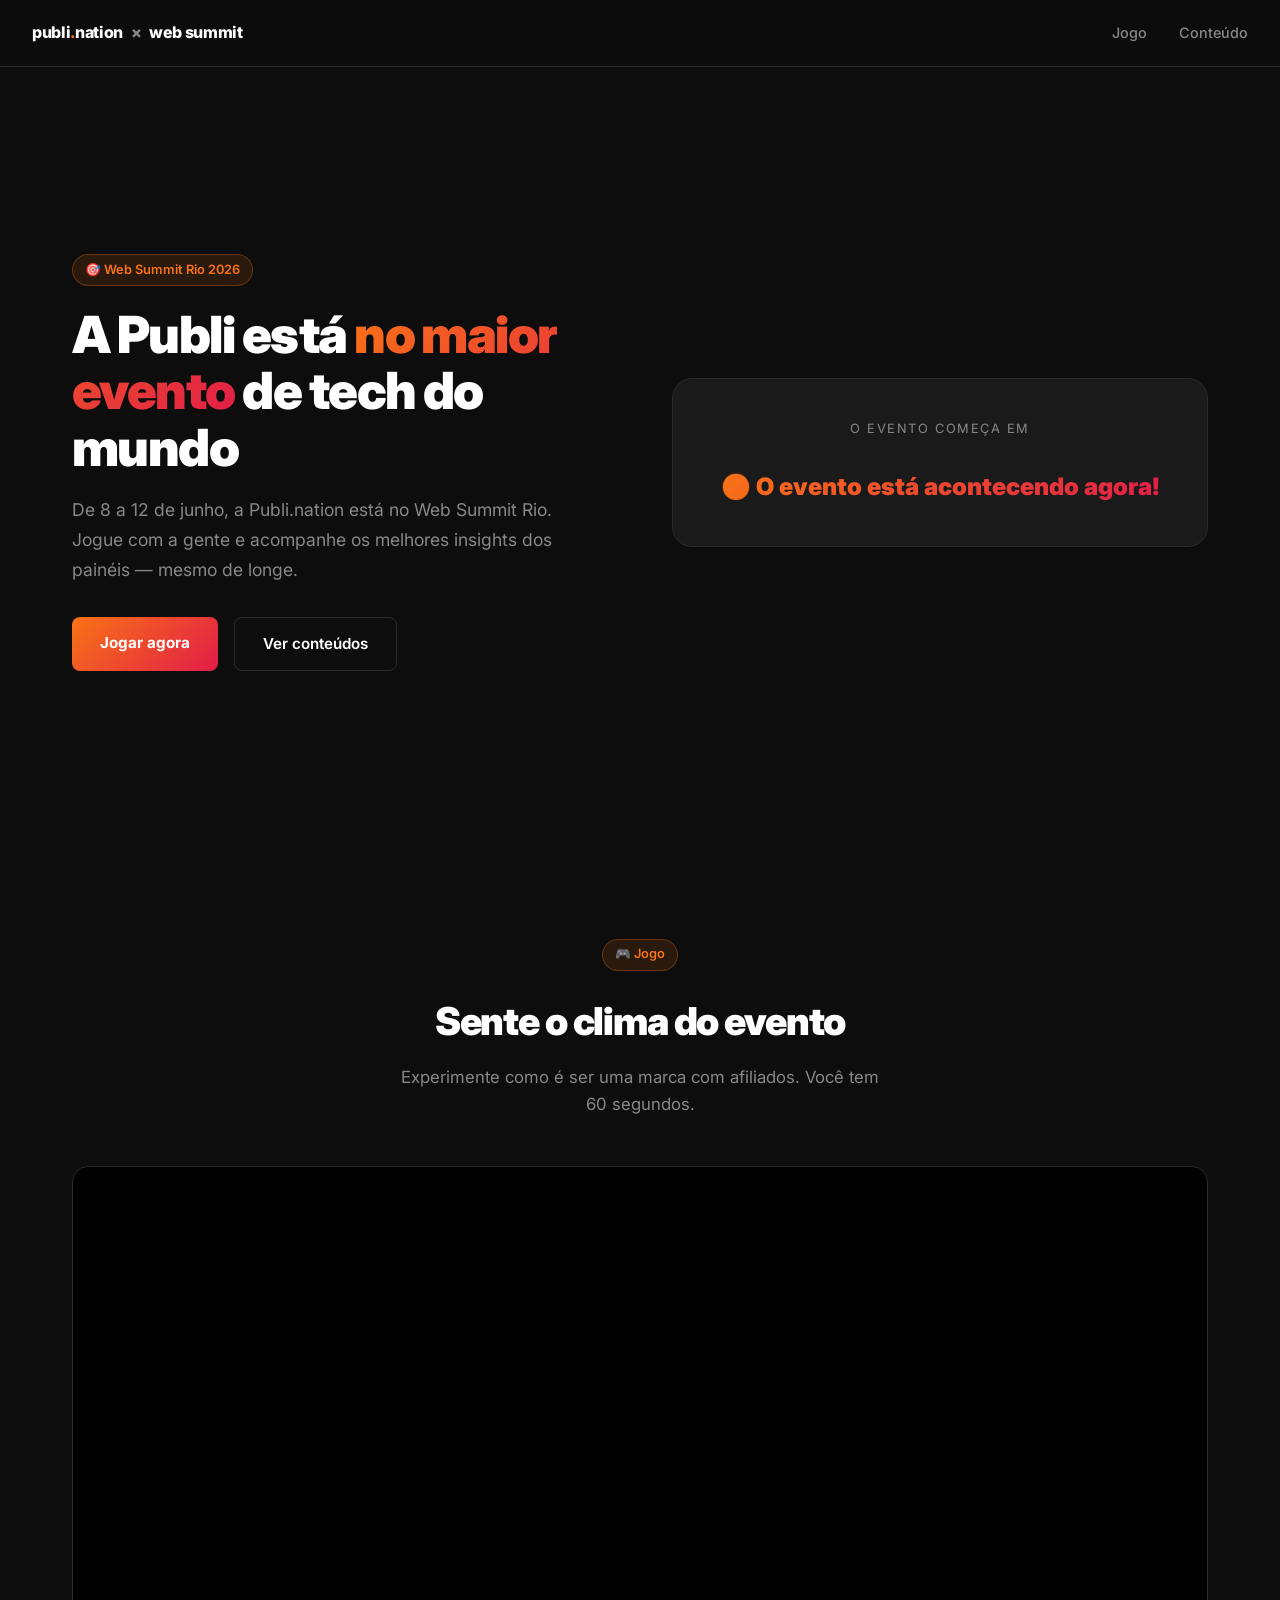
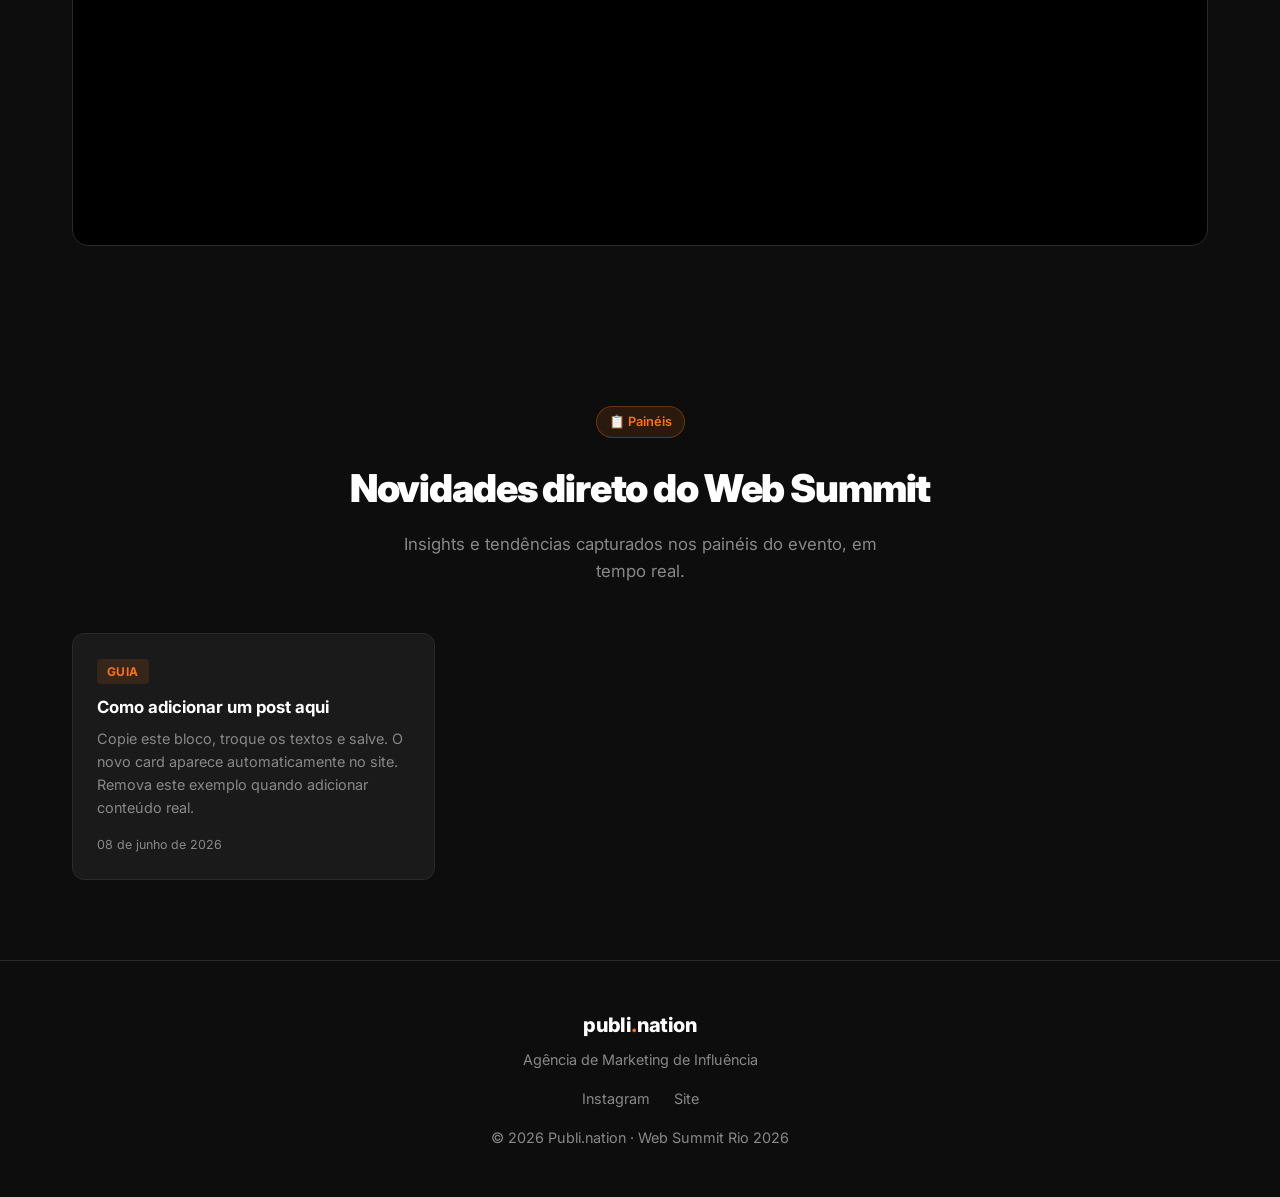
==== index.html @ 2b9eefb0 "primeiro commit" ====
<!DOCTYPE html>
<html lang="pt-BR">
<head>
  <meta charset="UTF-8">
  <meta name="viewport" content="width=device-width, initial-scale=1.0">
  <title>publi.nation × Web Summit Rio 2026</title>
  <link rel="preconnect" href="https://fonts.googleapis.com">
  <link rel="preconnect" href="https://fonts.gstatic.com" crossorigin>
  <link href="https://fonts.googleapis.com/css2?family=Inter:wght@400;600;700;800;900&display=swap" rel="stylesheet">
  <link rel="stylesheet" href="style.css">
</head>
<body>

  <!-- NAVBAR -->
  <nav class="navbar">
    <div class="nav-logo">publi<span class="dot">.</span>nation <span class="x">×</span> web summit</div>
    <div class="nav-links">
      <a href="#jogo">Jogo</a>
      <a href="#conteudo">Conteúdo</a>
    </div>
  </nav>

  <!-- HERO -->
  <section class="hero">
    <div class="hero-content">
      <span class="badge">🎯 Web Summit Rio 2026</span>
      <h1>A Publi está <span class="gradient-text">no maior evento</span> de tech do mundo</h1>
      <p>De 8 a 12 de junho, a Publi.nation está no Web Summit Rio. Jogue com a gente e acompanhe os melhores insights dos painéis — mesmo de longe.</p>
      <div class="hero-ctas">
        <a href="#jogo" class="btn-primary">Jogar agora</a>
        <a href="#conteudo" class="btn-secondary">Ver conteúdos</a>
      </div>
    </div>
    <div class="countdown-container">
      <p class="countdown-label">O evento começa em</p>
      <div class="countdown" id="countdown">
        <div class="time-block">
          <span id="days">00</span>
          <label>dias</label>
        </div>
        <div class="time-sep">:</div>
        <div class="time-block">
          <span id="hours">00</span>
          <label>horas</label>
        </div>
        <div class="time-sep">:</div>
        <div class="time-block">
          <span id="minutes">00</span>
          <label>min</label>
        </div>
        <div class="time-sep">:</div>
        <div class="time-block">
          <span id="seconds">00</span>
          <label>seg</label>
        </div>
      </div>
    </div>
  </section>

  <!-- JOGO -->
  <section class="section-jogo" id="jogo">
    <div class="section-header">
      <span class="badge">🎮 Jogo</span>
      <h2>Sente o clima do evento</h2>
      <p>Experimente como é ser uma marca com afiliados. Você tem 60 segundos.</p>
    </div>
    <div class="game-wrapper">
      <iframe
        src="https://giu-sin.github.io/game/"
        frameborder="0"
        allowfullscreen
        title="Publi.nation Game — Web Summit Rio 2026">
      </iframe>
    </div>
  </section>

  <!-- CONTEÚDO -->
  <section class="section-content" id="conteudo">
    <div class="section-header">
      <span class="badge">📋 Painéis</span>
      <h2>Novidades direto do Web Summit</h2>
      <p>Insights e tendências capturados nos painéis do evento, em tempo real.</p>
    </div>
    <div class="posts-grid" id="posts-grid"></div>
    <div class="empty-state" id="empty-state" style="display:none">
      <span>🎤</span>
      <p>Em breve: conteúdos dos painéis do Web Summit Rio 2026</p>
      <small>Volta aqui a partir de 8 de junho!</small>
    </div>
  </section>

  <!-- FOOTER -->
  <footer class="footer">
    <div class="footer-logo">publi<span class="dot">.</span>nation</div>
    <p>Agência de Marketing de Influência</p>
    <div class="footer-links">
      <a href="https://www.instagram.com/publi.nation/" target="_blank" rel="noopener">Instagram</a>
      <a href="https://www.publination.com.br" target="_blank" rel="noopener">Site</a>
    </div>
    <p class="footer-small">© 2026 Publi.nation · Web Summit Rio 2026</p>
  </footer>

  <script src="script.js"></script>
</body>
</html>
---- style.css ----
*, *::before, *::after { box-sizing: border-box; margin: 0; padding: 0; }

:root {
  --orange: #F97316;
  --pink: #E11D48;
  --bg: #0D0D0D;
  --bg-card: #1A1A1A;
  --text: #FFFFFF;
  --text-muted: #888888;
  --border: #2A2A2A;
  --gradient: linear-gradient(135deg, #F97316, #E11D48);
}

html { scroll-behavior: smooth; }

body {
  font-family: 'Inter', sans-serif;
  background-color: var(--bg);
  color: var(--text);
  line-height: 1.6;
}

/* ── NAVBAR ── */
.navbar {
  display: flex;
  justify-content: space-between;
  align-items: center;
  padding: 1.25rem 2rem;
  border-bottom: 1px solid var(--border);
  position: sticky;
  top: 0;
  background: rgba(13, 13, 13, 0.9);
  backdrop-filter: blur(10px);
  z-index: 100;
}

.nav-logo {
  font-weight: 800;
  font-size: 1rem;
  letter-spacing: -0.02em;
  text-transform: lowercase;
}

.nav-logo .dot { color: var(--orange); }
.nav-logo .x { color: var(--text-muted); margin: 0 0.3rem; }

.nav-links { display: flex; gap: 2rem; }
.nav-links a {
  color: var(--text-muted);
  text-decoration: none;
  font-size: 0.9rem;
  font-weight: 500;
  transition: color 0.2s;
}
.nav-links a:hover { color: var(--text); }

/* ── BADGE ── */
.badge {
  display: inline-block;
  padding: 0.3rem 0.75rem;
  background: rgba(249, 115, 22, 0.12);
  border: 1px solid rgba(249, 115, 22, 0.3);
  border-radius: 100px;
  font-size: 0.8rem;
  font-weight: 600;
  color: var(--orange);
  margin-bottom: 1.25rem;
}

/* ── GRADIENT TEXT ── */
.gradient-text {
  background: var(--gradient);
  -webkit-background-clip: text;
  -webkit-text-fill-color: transparent;
  background-clip: text;
}

/* ── HERO ── */
.hero {
  max-width: 1200px;
  margin: 0 auto;
  padding: 6rem 2rem;
  display: grid;
  grid-template-columns: 1fr 1fr;
  gap: 4rem;
  align-items: center;
  min-height: 88vh;
}

.hero-content h1 {
  font-size: clamp(2rem, 4vw, 3.5rem);
  font-weight: 900;
  line-height: 1.1;
  letter-spacing: -0.03em;
  margin-bottom: 1.25rem;
}

.hero-content p {
  color: var(--text-muted);
  font-size: 1.1rem;
  margin-bottom: 2rem;
  max-width: 480px;
  line-height: 1.7;
}

.hero-ctas { display: flex; gap: 1rem; flex-wrap: wrap; }

.btn-primary {
  padding: 0.875rem 1.75rem;
  background: var(--gradient);
  color: white;
  text-decoration: none;
  border-radius: 8px;
  font-weight: 700;
  font-size: 0.95rem;
  transition: opacity 0.2s, transform 0.2s;
}
.btn-primary:hover { opacity: 0.88; transform: translateY(-2px); }

.btn-secondary {
  padding: 0.875rem 1.75rem;
  background: transparent;
  color: var(--text);
  text-decoration: none;
  border-radius: 8px;
  font-weight: 600;
  font-size: 0.95rem;
  border: 1px solid var(--border);
  transition: border-color 0.2s, transform 0.2s;
}
.btn-secondary:hover { border-color: var(--text-muted); transform: translateY(-2px); }

/* ── COUNTDOWN ── */
.countdown-container {
  background: var(--bg-card);
  border: 1px solid var(--border);
  border-radius: 20px;
  padding: 2.5rem 2rem;
  text-align: center;
}

.countdown-label {
  color: var(--text-muted);
  font-size: 0.8rem;
  text-transform: uppercase;
  letter-spacing: 0.12em;
  margin-bottom: 1.75rem;
}

.countdown {
  display: flex;
  align-items: center;
  justify-content: center;
  gap: 0.25rem;
}

.time-block {
  display: flex;
  flex-direction: column;
  align-items: center;
  min-width: 72px;
}

.time-block span {
  font-size: clamp(2.25rem, 4vw, 3rem);
  font-weight: 900;
  background: var(--gradient);
  -webkit-background-clip: text;
  -webkit-text-fill-color: transparent;
  background-clip: text;
  line-height: 1;
}

.time-block label {
  font-size: 0.7rem;
  color: var(--text-muted);
  text-transform: uppercase;
  letter-spacing: 0.1em;
  margin-top: 0.5rem;
}

.time-sep {
  font-size: 2.25rem;
  font-weight: 900;
  color: var(--border);
  padding-bottom: 1.5rem;
}

.countdown-live {
  font-size: 1.5rem;
  font-weight: 900;
  background: var(--gradient);
  -webkit-background-clip: text;
  -webkit-text-fill-color: transparent;
  background-clip: text;
}

/* ── SECTIONS ── */
.section-jogo,
.section-content {
  padding: 5rem 2rem;
  max-width: 1200px;
  margin: 0 auto;
}

.section-header {
  text-align: center;
  margin-bottom: 3rem;
}

.section-header h2 {
  font-size: clamp(1.75rem, 3vw, 2.75rem);
  font-weight: 900;
  letter-spacing: -0.03em;
  margin-bottom: 0.75rem;
}

.section-header p {
  color: var(--text-muted);
  font-size: 1.05rem;
  max-width: 480px;
  margin: 0 auto;
}

/* ── GAME ── */
.game-wrapper {
  width: 100%;
  border-radius: 16px;
  overflow: hidden;
  border: 1px solid var(--border);
  background: #000;
  position: relative;
  height: 680px;
}

.game-wrapper iframe {
  width: 100%;
  height: 100%;
  display: block;
}

/* ── POSTS ── */
.posts-grid {
  display: grid;
  grid-template-columns: repeat(auto-fill, minmax(320px, 1fr));
  gap: 1.5rem;
}

.post-card {
  background: var(--bg-card);
  border: 1px solid var(--border);
  border-radius: 12px;
  padding: 1.5rem;
  transition: border-color 0.2s, transform 0.2s;
}

.post-card:hover {
  border-color: var(--orange);
  transform: translateY(-4px);
}

.post-tag {
  display: inline-block;
  padding: 0.2rem 0.6rem;
  background: rgba(249, 115, 22, 0.12);
  border-radius: 4px;
  font-size: 0.75rem;
  font-weight: 700;
  color: var(--orange);
  text-transform: uppercase;
  letter-spacing: 0.05em;
  margin-bottom: 0.75rem;
}

.post-card h3 {
  font-size: 1.05rem;
  font-weight: 700;
  margin-bottom: 0.5rem;
  line-height: 1.35;
}

.post-card p {
  color: var(--text-muted);
  font-size: 0.9rem;
  line-height: 1.6;
}

.post-date {
  display: block;
  margin-top: 1rem;
  font-size: 0.78rem;
  color: var(--text-muted);
}

/* ── EMPTY STATE ── */
.empty-state {
  text-align: center;
  padding: 5rem 2rem;
  color: var(--text-muted);
  border: 1px dashed var(--border);
  border-radius: 16px;
}

.empty-state span {
  display: block;
  font-size: 2.5rem;
  margin-bottom: 1rem;
}

.empty-state p {
  font-size: 1rem;
  font-weight: 600;
  color: var(--text);
  margin-bottom: 0.5rem;
}

.empty-state small {
  font-size: 0.85rem;
}

/* ── FOOTER ── */
.footer {
  text-align: center;
  padding: 3rem 2rem;
  border-top: 1px solid var(--border);
  color: var(--text-muted);
}

.footer-logo {
  font-size: 1.25rem;
  font-weight: 800;
  color: var(--text);
  margin-bottom: 0.4rem;
  text-transform: lowercase;
  letter-spacing: -0.02em;
}

.footer-logo .dot { color: var(--orange); }

.footer p { font-size: 0.9rem; }

.footer-links {
  display: flex;
  gap: 1.5rem;
  justify-content: center;
  margin: 1rem 0;
}

.footer-links a {
  color: var(--text-muted);
  text-decoration: none;
  font-size: 0.9rem;
  transition: color 0.2s;
}
.footer-links a:hover { color: var(--text); }

.footer-small { font-size: 0.78rem; margin-top: 0.5rem; }

/* ── RESPONSIVE ── */
@media (max-width: 768px) {
  .hero {
    grid-template-columns: 1fr;
    gap: 3rem;
    padding: 3rem 1.5rem;
    min-height: auto;
  }

  .nav-links { display: none; }

  .time-block { min-width: 56px; }

  .section-jogo,
  .section-content { padding: 3rem 1.5rem; }

  .game-wrapper { height: 480px; }
}
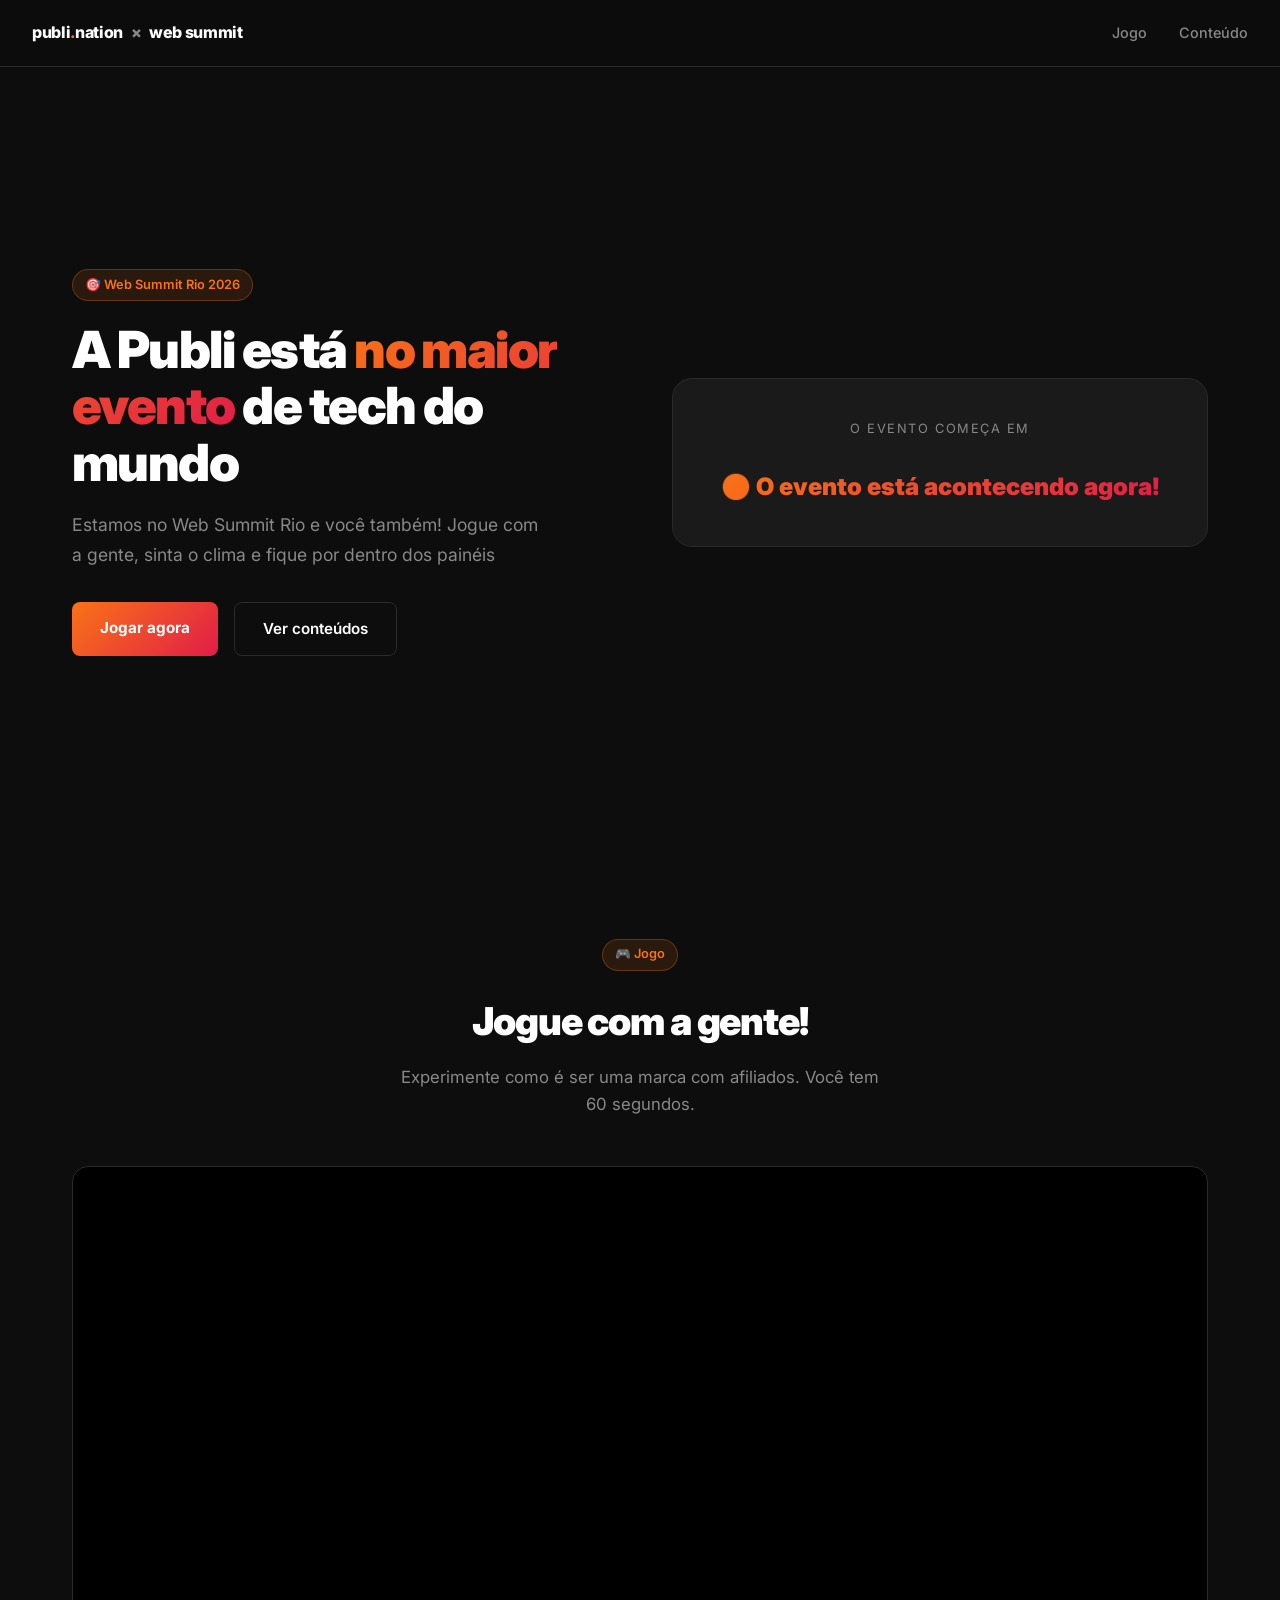
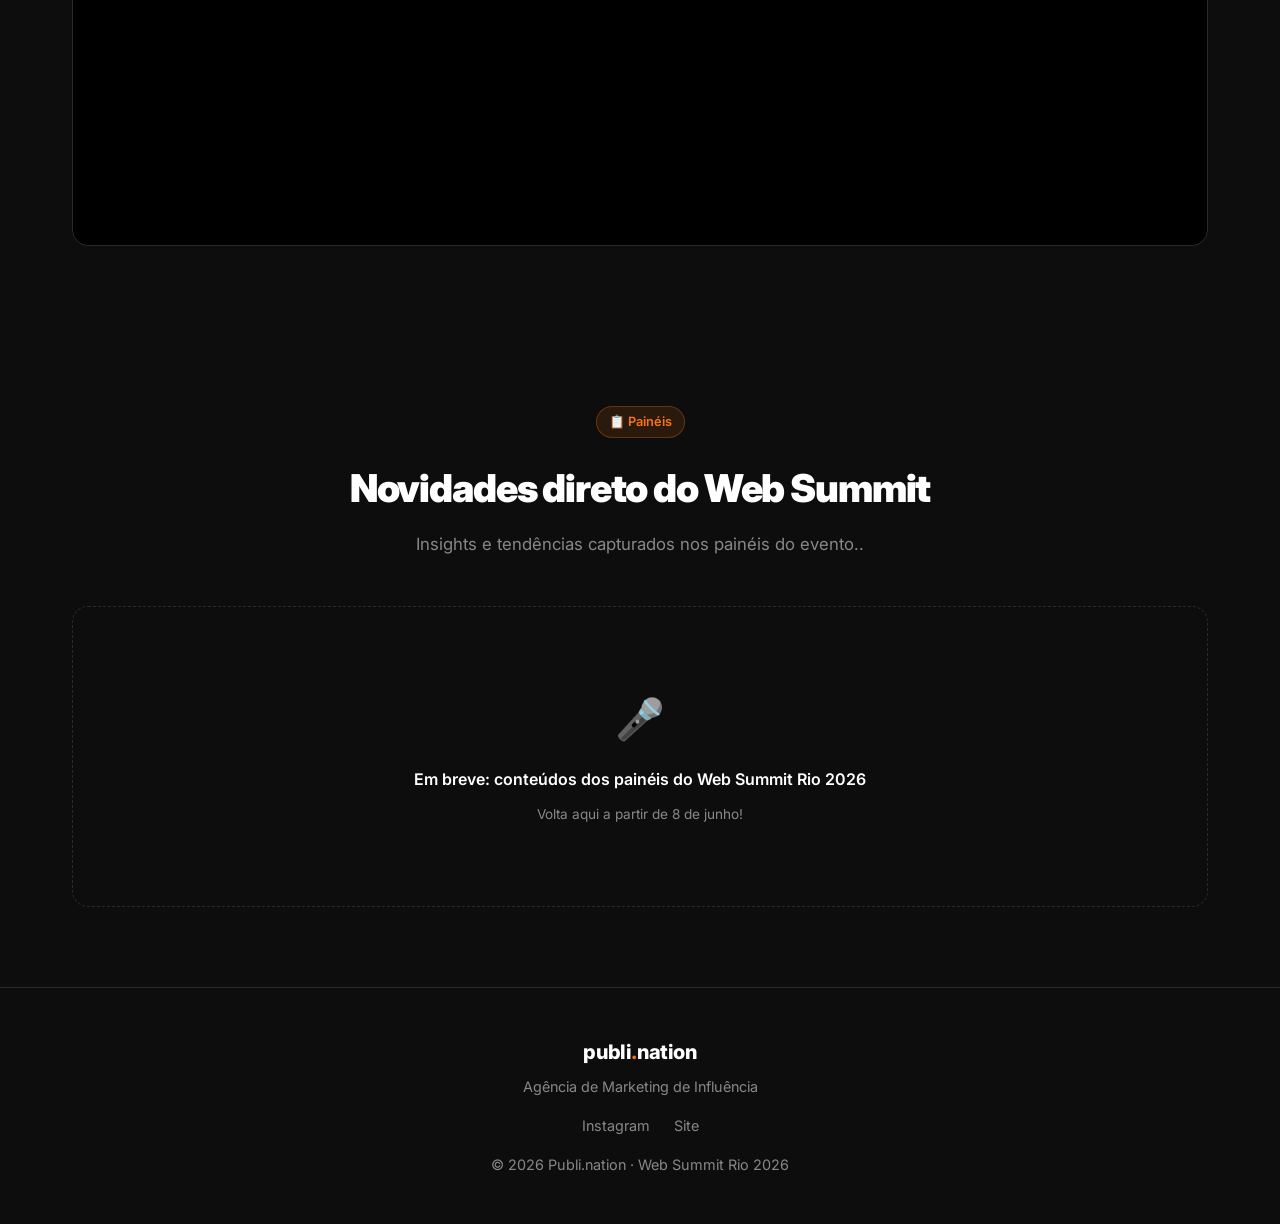
==== commit 606994ee: "Update index.html" ====
--- a/index.html
+++ b/index.html
@@ -25,7 +25,7 @@
     <div class="hero-content">
       <span class="badge">🎯 Web Summit Rio 2026</span>
       <h1>A Publi está <span class="gradient-text">no maior evento</span> de tech do mundo</h1>
-      <p>De 8 a 12 de junho, a Publi.nation está no Web Summit Rio. Jogue com a gente e acompanhe os melhores insights dos painéis — mesmo de longe.</p>
+      <p>Estamos no Web Summit Rio e você também! Jogue com a gente, sinta o clima e fique por dentro dos painéis</p>
       <div class="hero-ctas">
         <a href="#jogo" class="btn-primary">Jogar agora</a>
         <a href="#conteudo" class="btn-secondary">Ver conteúdos</a>
@@ -61,7 +61,7 @@
   <section class="section-jogo" id="jogo">
     <div class="section-header">
       <span class="badge">🎮 Jogo</span>
-      <h2>Sente o clima do evento</h2>
+      <h2>Jogue com a gente!</h2>
       <p>Experimente como é ser uma marca com afiliados. Você tem 60 segundos.</p>
     </div>
     <div class="game-wrapper">
@@ -79,7 +79,7 @@
     <div class="section-header">
       <span class="badge">📋 Painéis</span>
       <h2>Novidades direto do Web Summit</h2>
-      <p>Insights e tendências capturados nos painéis do evento, em tempo real.</p>
+      <p>Insights e tendências capturados nos painéis do evento..</p>
     </div>
     <div class="posts-grid" id="posts-grid"></div>
     <div class="empty-state" id="empty-state" style="display:none">
